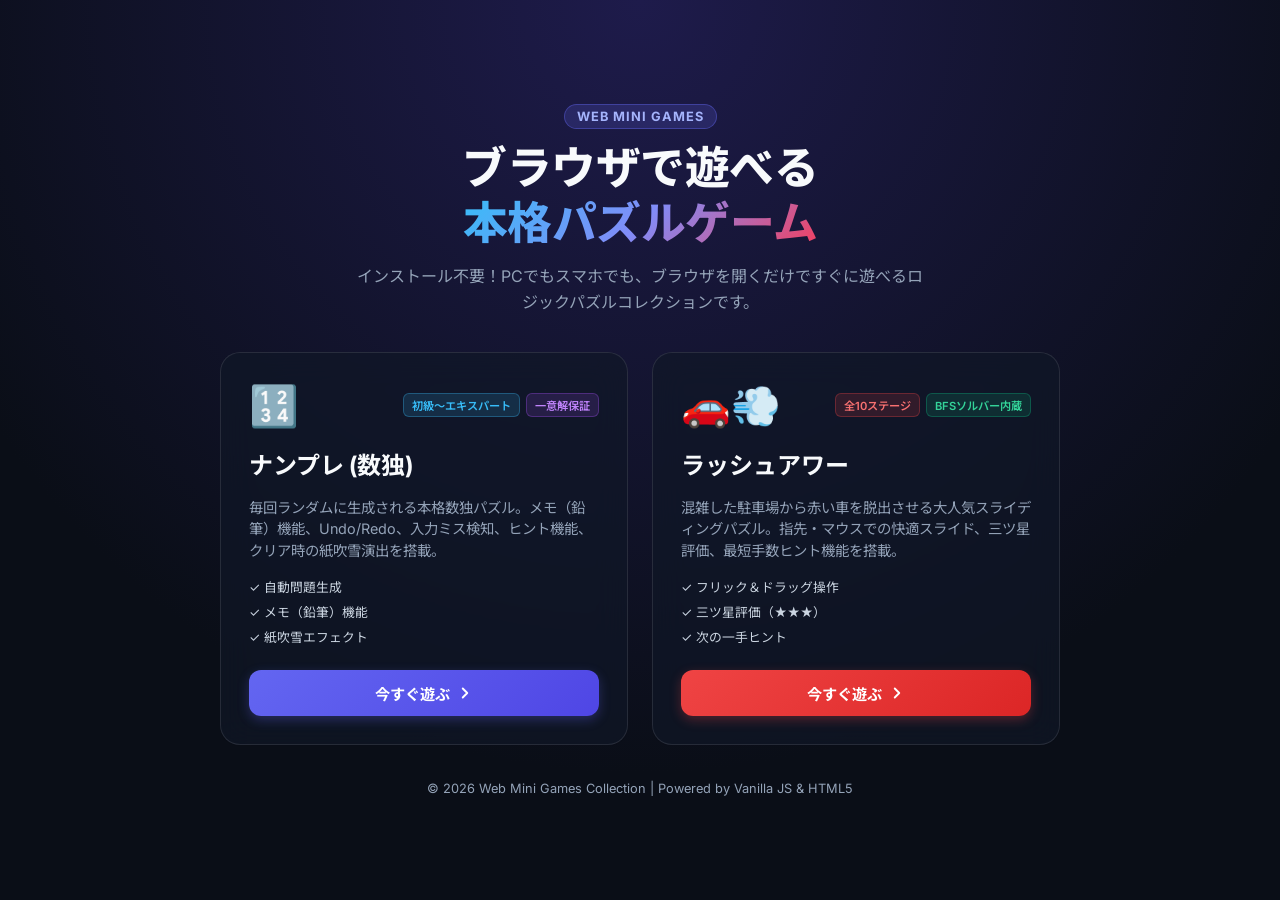
==== index.html @ e3df5cd6 "Initial commit: Add Sudoku, Rush Hour, and Game Portal" ====
<!DOCTYPE html>
<html lang="ja">
<head>
  <meta charset="UTF-8">
  <meta name="viewport" content="width=device-width, initial-scale=1.0">
  <title>Web Mini Games - ミニゲームコレクション</title>
  <link rel="stylesheet" href="style.css">
  <link rel="preconnect" href="https://fonts.googleapis.com">
  <link rel="preconnect" href="https://fonts.gstatic.com" crossorigin>
  <link href="https://fonts.googleapis.com/css2?family=Inter:wght@400;500;600;700;800&family=Noto+Sans+JP:wght@400;500;700;800&display=swap" rel="stylesheet">
</head>
<body>
  <div class="container">
    <!-- Header -->
    <header>
      <div class="logo-badge">Web Mini Games</div>
      <h1>ブラウザで遊べる<br><span class="gradient-text">本格パズルゲーム</span></h1>
      <p class="subtitle">インストール不要！PCでもスマホでも、ブラウザを開くだけですぐに遊べるロジックパズルコレクションです。</p>
    </header>

    <!-- Games Grid -->
    <main class="games-grid">
      <!-- ナンプレ (Sudoku) -->
      <a href="sudoku/index.html" class="game-card sudoku-card">
        <div class="card-glow"></div>
        <div class="card-inner">
          <div class="card-header">
            <span class="game-icon">🔢</span>
            <div class="card-badges">
              <span class="badge blue">初級〜エキスパート</span>
              <span class="badge purple">一意解保証</span>
            </div>
          </div>
          <h2>ナンプレ (数独)</h2>
          <p class="description">
            毎回ランダムに生成される本格数独パズル。メモ（鉛筆）機能、Undo/Redo、入力ミス検知、ヒント機能、クリア時の紙吹雪演出を搭載。
          </p>
          <div class="features-list">
            <span>✓ 自動問題生成</span>
            <span>✓ メモ（鉛筆）機能</span>
            <span>✓ 紙吹雪エフェクト</span>
          </div>
          <div class="play-btn">
            今すぐ遊ぶ
            <svg width="18" height="18" viewBox="0 0 24 24" fill="none" stroke="currentColor" stroke-width="2.5" stroke-linecap="round" stroke-linejoin="round">
              <polyline points="9 18 15 12 9 6"></polyline>
            </svg>
          </div>
        </div>
      </a>

      <!-- ラッシュアワー (Rush Hour) -->
      <a href="rush-hour/index.html" class="game-card rush-hour-card">
        <div class="card-glow"></div>
        <div class="card-inner">
          <div class="card-header">
            <span class="game-icon">🚗💨</span>
            <div class="card-badges">
              <span class="badge red">全10ステージ</span>
              <span class="badge green">BFSソルバー内蔵</span>
            </div>
          </div>
          <h2>ラッシュアワー</h2>
          <p class="description">
            混雑した駐車場から赤い車を脱出させる大人気スライディングパズル。指先・マウスでの快適スライド、三ツ星評価、最短手数ヒント機能を搭載。
          </p>
          <div class="features-list">
            <span>✓ フリック＆ドラッグ操作</span>
            <span>✓ 三ツ星評価（★★★）</span>
            <span>✓ 次の一手ヒント</span>
          </div>
          <div class="play-btn">
            今すぐ遊ぶ
            <svg width="18" height="18" viewBox="0 0 24 24" fill="none" stroke="currentColor" stroke-width="2.5" stroke-linecap="round" stroke-linejoin="round">
              <polyline points="9 18 15 12 9 6"></polyline>
            </svg>
          </div>
        </div>
      </a>
    </main>

    <!-- Footer -->
    <footer>
      <p>© 2026 Web Mini Games Collection | Powered by Vanilla JS & HTML5</p>
    </footer>
  </div>
</body>
</html>
---- style.css ----
:root {
  --bg-primary: #0a0e17;
  --bg-card: rgba(17, 24, 39, 0.7);
  --border-color: rgba(255, 255, 255, 0.1);
  --border-hover: rgba(255, 255, 255, 0.25);
  --text-main: #f8fafc;
  --text-muted: #94a3b8;
  --font-sans: 'Inter', 'Noto Sans JP', -apple-system, BlinkMacSystemFont, "Segoe UI", Roboto, sans-serif;
}

* {
  box-sizing: border-box;
  margin: 0;
  padding: 0;
}

body {
  font-family: var(--font-sans);
  background-color: var(--bg-primary);
  color: var(--text-main);
  min-height: 100vh;
  display: flex;
  flex-direction: column;
  align-items: center;
  justify-content: center;
  padding: 32px 16px;
  background: radial-gradient(circle at 50% 0%, #1e1b4b 0%, #0a0e17 70%);
}

.container {
  width: 100%;
  max-width: 840px;
  display: flex;
  flex-direction: column;
  align-items: center;
  gap: 36px;
}

header {
  text-align: center;
  display: flex;
  flex-direction: column;
  align-items: center;
  gap: 12px;
}

.logo-badge {
  font-size: 0.8rem;
  font-weight: 700;
  letter-spacing: 1px;
  text-transform: uppercase;
  background: rgba(99, 102, 241, 0.2);
  color: #a5b4fc;
  border: 1px solid rgba(99, 102, 241, 0.4);
  padding: 4px 12px;
  border-radius: 9999px;
}

h1 {
  font-size: clamp(2rem, 5vw, 2.8rem);
  font-weight: 800;
  line-height: 1.25;
  letter-spacing: -0.5px;
}

.gradient-text {
  background: linear-gradient(135deg, #38bdf8, #818cf8, #f43f5e);
  -webkit-background-clip: text;
  -webkit-text-fill-color: transparent;
}

.subtitle {
  font-size: 1rem;
  color: var(--text-muted);
  max-width: 580px;
  line-height: 1.6;
}

/* Games Grid */
.games-grid {
  width: 100%;
  display: grid;
  grid-template-columns: repeat(auto-fit, minmax(320px, 1fr));
  gap: 24px;
}

.game-card {
  position: relative;
  text-decoration: none;
  color: inherit;
  background: var(--bg-card);
  backdrop-filter: blur(16px);
  border: 1px solid var(--border-color);
  border-radius: 20px;
  padding: 28px;
  transition: all 0.3s cubic-bezier(0.4, 0, 0.2, 1);
  overflow: hidden;
  display: flex;
  flex-direction: column;
}

.game-card:hover {
  transform: translateY(-4px);
  border-color: var(--border-hover);
  box-shadow: 0 20px 30px -10px rgba(0, 0, 0, 0.6);
}

.sudoku-card:hover {
  box-shadow: 0 20px 30px -10px rgba(99, 102, 241, 0.3);
}

.rush-hour-card:hover {
  box-shadow: 0 20px 30px -10px rgba(239, 68, 68, 0.3);
}

.card-inner {
  display: flex;
  flex-direction: column;
  height: 100%;
  gap: 16px;
  z-index: 1;
}

.card-header {
  display: flex;
  justify-content: space-between;
  align-items: center;
}

.game-icon {
  font-size: 2.5rem;
}

.card-badges {
  display: flex;
  gap: 6px;
  flex-wrap: wrap;
}

.badge {
  font-size: 0.7rem;
  font-weight: 600;
  padding: 3px 8px;
  border-radius: 6px;
}

.badge.blue {
  background: rgba(56, 189, 248, 0.15);
  color: #38bdf8;
  border: 1px solid rgba(56, 189, 248, 0.3);
}

.badge.purple {
  background: rgba(168, 85, 247, 0.15);
  color: #c084fc;
  border: 1px solid rgba(168, 85, 247, 0.3);
}

.badge.red {
  background: rgba(239, 68, 68, 0.15);
  color: #f87171;
  border: 1px solid rgba(239, 68, 68, 0.3);
}

.badge.green {
  background: rgba(16, 185, 129, 0.15);
  color: #34d399;
  border: 1px solid rgba(16, 185, 129, 0.3);
}

.game-card h2 {
  font-size: 1.5rem;
  font-weight: 700;
}

.description {
  font-size: 0.9rem;
  color: var(--text-muted);
  line-height: 1.5;
  flex-grow: 1;
}

.features-list {
  display: flex;
  flex-direction: column;
  gap: 6px;
  font-size: 0.8rem;
  color: #cbd5e1;
}

.play-btn {
  display: flex;
  align-items: center;
  justify-content: center;
  gap: 6px;
  padding: 12px;
  border-radius: 12px;
  font-weight: 700;
  font-size: 0.95rem;
  margin-top: 8px;
  transition: all 0.2s;
}

.sudoku-card .play-btn {
  background: linear-gradient(135deg, #6366f1, #4f46e5);
  color: #ffffff;
  box-shadow: 0 4px 12px rgba(99, 102, 241, 0.3);
}

.rush-hour-card .play-btn {
  background: linear-gradient(135deg, #ef4444, #dc2626);
  color: #ffffff;
  box-shadow: 0 4px 12px rgba(239, 68, 68, 0.3);
}

.game-card:hover .play-btn {
  filter: brightness(1.15);
}

footer {
  text-align: center;
  font-size: 0.8rem;
  color: var(--text-muted);
}
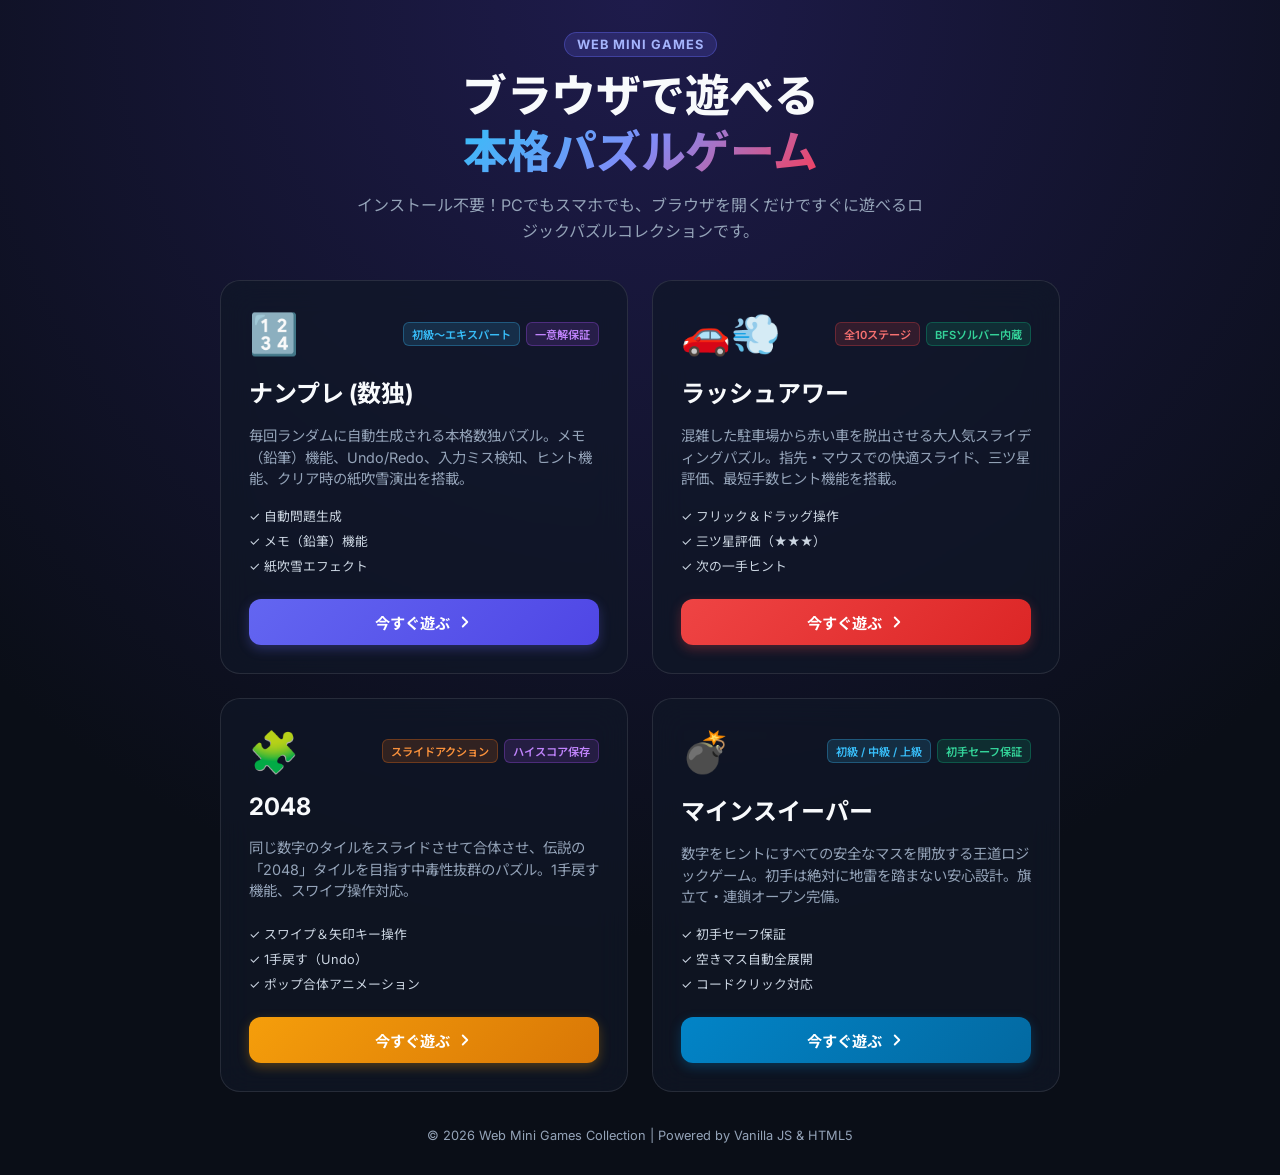
==== commit 9d6c2f48: "Add 2048 and Minesweeper games to collection" ====
--- a/index.html
+++ b/index.html
@@ -18,11 +18,10 @@
       <p class="subtitle">インストール不要！PCでもスマホでも、ブラウザを開くだけですぐに遊べるロジックパズルコレクションです。</p>
     </header>
 
-    <!-- Games Grid -->
+    <!-- Games Grid (4 Games) -->
     <main class="games-grid">
       <!-- ナンプレ (Sudoku) -->
       <a href="sudoku/index.html" class="game-card sudoku-card">
-        <div class="card-glow"></div>
         <div class="card-inner">
           <div class="card-header">
             <span class="game-icon">🔢</span>
@@ -33,7 +32,7 @@
           </div>
           <h2>ナンプレ (数独)</h2>
           <p class="description">
-            毎回ランダムに生成される本格数独パズル。メモ（鉛筆）機能、Undo/Redo、入力ミス検知、ヒント機能、クリア時の紙吹雪演出を搭載。
+            毎回ランダムに自動生成される本格数独パズル。メモ（鉛筆）機能、Undo/Redo、入力ミス検知、ヒント機能、クリア時の紙吹雪演出を搭載。
           </p>
           <div class="features-list">
             <span>✓ 自動問題生成</span>
@@ -51,7 +50,6 @@
 
       <!-- ラッシュアワー (Rush Hour) -->
       <a href="rush-hour/index.html" class="game-card rush-hour-card">
-        <div class="card-glow"></div>
         <div class="card-inner">
           <div class="card-header">
             <span class="game-icon">🚗💨</span>
@@ -77,6 +75,62 @@
           </div>
         </div>
       </a>
+
+      <!-- 2048 -->
+      <a href="game-2048/index.html" class="game-card game-2048-card">
+        <div class="card-inner">
+          <div class="card-header">
+            <span class="game-icon">🧩</span>
+            <div class="card-badges">
+              <span class="badge orange">スライドアクション</span>
+              <span class="badge purple">ハイスコア保存</span>
+            </div>
+          </div>
+          <h2>2048</h2>
+          <p class="description">
+            同じ数字のタイルをスライドさせて合体させ、伝説の「2048」タイルを目指す中毒性抜群のパズル。1手戻す機能、スワイプ操作対応。
+          </p>
+          <div class="features-list">
+            <span>✓ スワイプ＆矢印キー操作</span>
+            <span>✓ 1手戻す（Undo）</span>
+            <span>✓ ポップ合体アニメーション</span>
+          </div>
+          <div class="play-btn">
+            今すぐ遊ぶ
+            <svg width="18" height="18" viewBox="0 0 24 24" fill="none" stroke="currentColor" stroke-width="2.5" stroke-linecap="round" stroke-linejoin="round">
+              <polyline points="9 18 15 12 9 6"></polyline>
+            </svg>
+          </div>
+        </div>
+      </a>
+
+      <!-- マインスイーパー (Minesweeper) -->
+      <a href="minesweeper/index.html" class="game-card minesweeper-card">
+        <div class="card-inner">
+          <div class="card-header">
+            <span class="game-icon">💣</span>
+            <div class="card-badges">
+              <span class="badge blue">初級 / 中級 / 上級</span>
+              <span class="badge green">初手セーフ保証</span>
+            </div>
+          </div>
+          <h2>マインスイーパー</h2>
+          <p class="description">
+            数字をヒントにすべての安全なマスを開放する王道ロジックゲーム。初手は絶対に地雷を踏まない安心設計。旗立て・連鎖オープン完備。
+          </p>
+          <div class="features-list">
+            <span>✓ 初手セーフ保証</span>
+            <span>✓ 空きマス自動全展開</span>
+            <span>✓ コードクリック対応</span>
+          </div>
+          <div class="play-btn">
+            今すぐ遊ぶ
+            <svg width="18" height="18" viewBox="0 0 24 24" fill="none" stroke="currentColor" stroke-width="2.5" stroke-linecap="round" stroke-linejoin="round">
+              <polyline points="9 18 15 12 9 6"></polyline>
+            </svg>
+          </div>
+        </div>
+      </a>
     </main>
 
     <!-- Footer -->
--- a/style.css
+++ b/style.css
@@ -113,6 +113,20 @@
   box-shadow: 0 20px 30px -10px rgba(239, 68, 68, 0.3);
 }
 
+.game-2048-card:hover {
+  box-shadow: 0 20px 30px -10px rgba(245, 158, 11, 0.3);
+}
+
+.minesweeper-card:hover {
+  box-shadow: 0 20px 30px -10px rgba(56, 189, 248, 0.3);
+}
+
+.badge.orange {
+  background: rgba(249, 115, 22, 0.15);
+  color: #fb923c;
+  border: 1px solid rgba(249, 115, 22, 0.3);
+}
+
 .card-inner {
   display: flex;
   flex-direction: column;
@@ -213,6 +227,18 @@
   box-shadow: 0 4px 12px rgba(239, 68, 68, 0.3);
 }
 
+.game-2048-card .play-btn {
+  background: linear-gradient(135deg, #f59e0b, #d97706);
+  color: #ffffff;
+  box-shadow: 0 4px 12px rgba(245, 158, 11, 0.3);
+}
+
+.minesweeper-card .play-btn {
+  background: linear-gradient(135deg, #0284c7, #0369a1);
+  color: #ffffff;
+  box-shadow: 0 4px 12px rgba(2, 132, 199, 0.3);
+}
+
 .game-card:hover .play-btn {
   filter: brightness(1.15);
 }
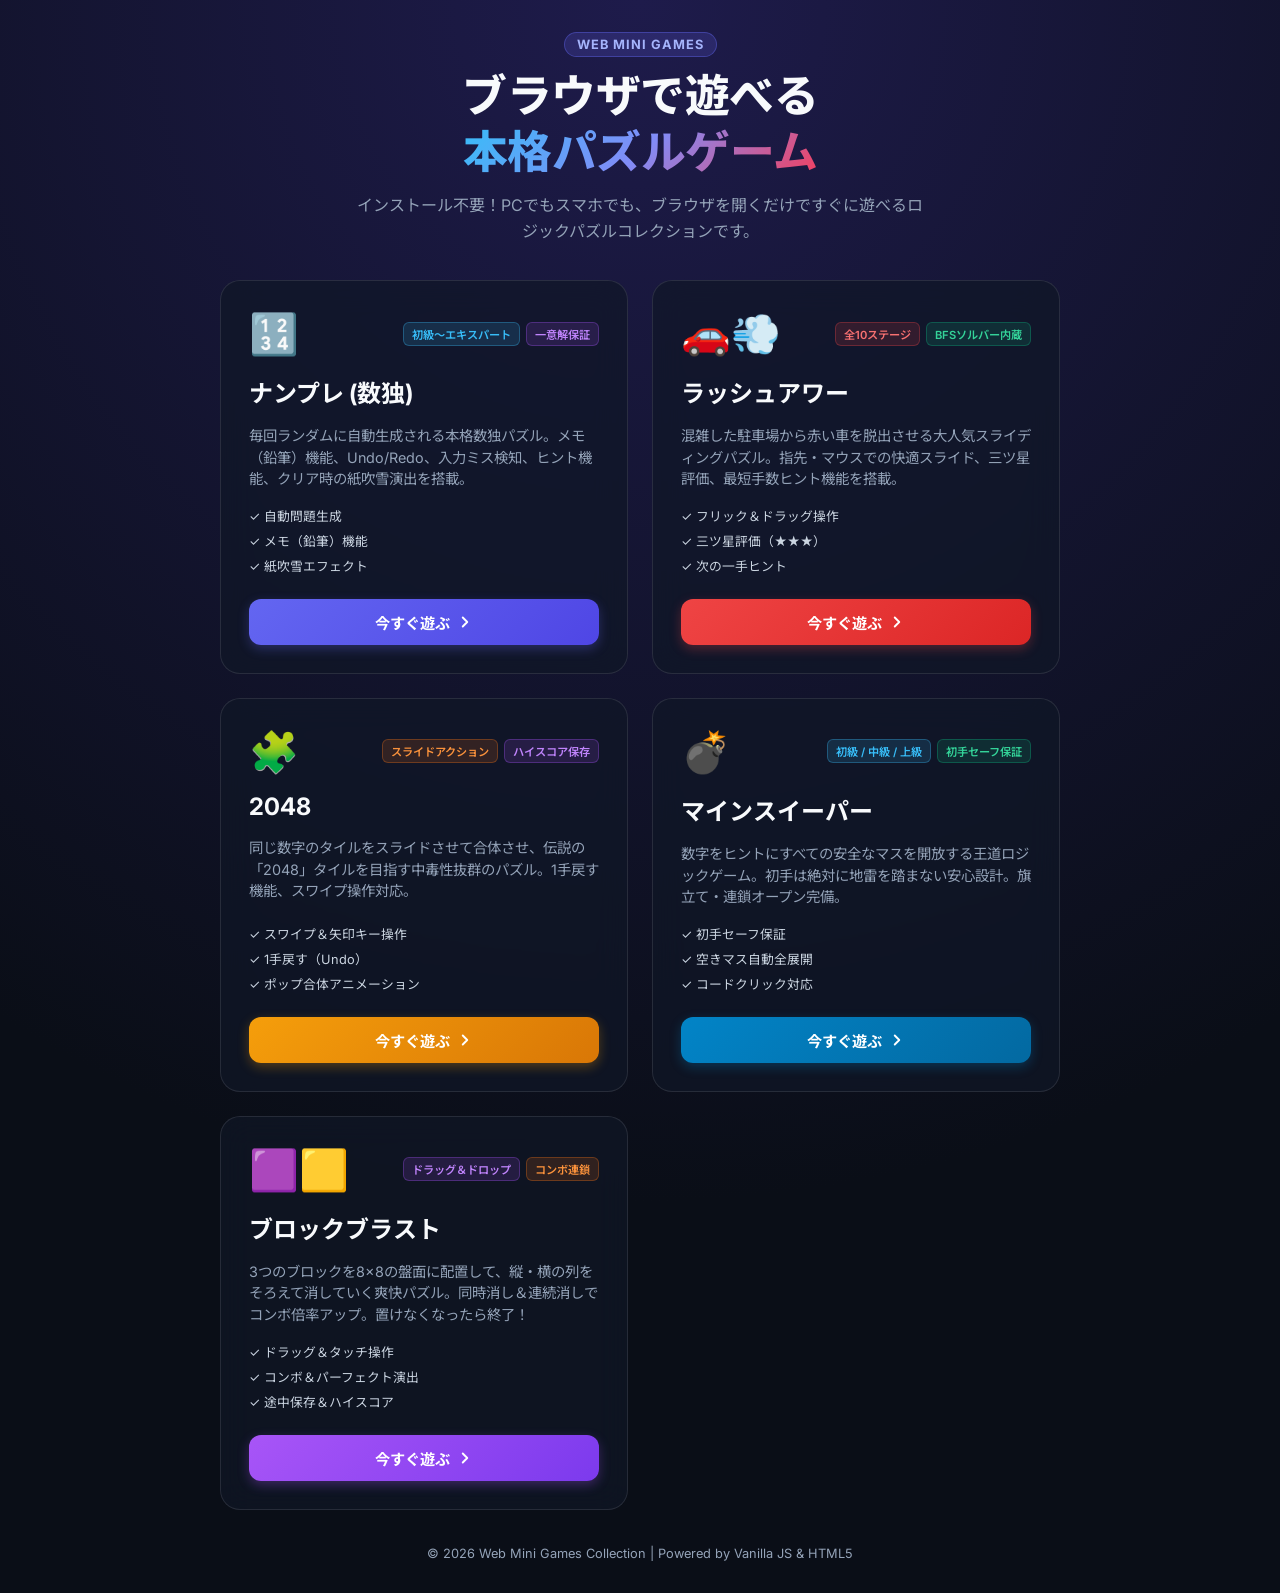
==== commit 58acc1dd: "Add Block Blast puzzle game to collection Co-Authored-By: Claude Opus 5.5 <noreply@anthropic.com> Cl" ====
--- a/index.html
+++ b/index.html
@@ -18,7 +18,7 @@
       <p class="subtitle">インストール不要！PCでもスマホでも、ブラウザを開くだけですぐに遊べるロジックパズルコレクションです。</p>
     </header>
 
-    <!-- Games Grid (4 Games) -->
+    <!-- Games Grid (5 Games) -->
     <main class="games-grid">
       <!-- ナンプレ (Sudoku) -->
       <a href="sudoku/index.html" class="game-card sudoku-card">
@@ -131,6 +131,33 @@
           </div>
         </div>
       </a>
+      <!-- ブロックブラスト (Block Blast) -->
+      <a href="block-blast/index.html" class="game-card block-blast-card">
+        <div class="card-inner">
+          <div class="card-header">
+            <span class="game-icon">🟪🟨</span>
+            <div class="card-badges">
+              <span class="badge purple">ドラッグ＆ドロップ</span>
+              <span class="badge orange">コンボ連鎖</span>
+            </div>
+          </div>
+          <h2>ブロックブラスト</h2>
+          <p class="description">
+            3つのブロックを8×8の盤面に配置して、縦・横の列をそろえて消していく爽快パズル。同時消し＆連続消しでコンボ倍率アップ。置けなくなったら終了！
+          </p>
+          <div class="features-list">
+            <span>✓ ドラッグ＆タッチ操作</span>
+            <span>✓ コンボ＆パーフェクト演出</span>
+            <span>✓ 途中保存＆ハイスコア</span>
+          </div>
+          <div class="play-btn">
+            今すぐ遊ぶ
+            <svg width="18" height="18" viewBox="0 0 24 24" fill="none" stroke="currentColor" stroke-width="2.5" stroke-linecap="round" stroke-linejoin="round">
+              <polyline points="9 18 15 12 9 6"></polyline>
+            </svg>
+          </div>
+        </div>
+      </a>
     </main>
 
     <!-- Footer -->
--- a/style.css
+++ b/style.css
@@ -121,6 +121,10 @@
   box-shadow: 0 20px 30px -10px rgba(56, 189, 248, 0.3);
 }
 
+.block-blast-card:hover {
+  box-shadow: 0 20px 30px -10px rgba(168, 85, 247, 0.3);
+}
+
 .badge.orange {
   background: rgba(249, 115, 22, 0.15);
   color: #fb923c;
@@ -239,6 +243,12 @@
   box-shadow: 0 4px 12px rgba(2, 132, 199, 0.3);
 }
 
+.block-blast-card .play-btn {
+  background: linear-gradient(135deg, #a855f7, #7c3aed);
+  color: #ffffff;
+  box-shadow: 0 4px 12px rgba(168, 85, 247, 0.3);
+}
+
 .game-card:hover .play-btn {
   filter: brightness(1.15);
 }
